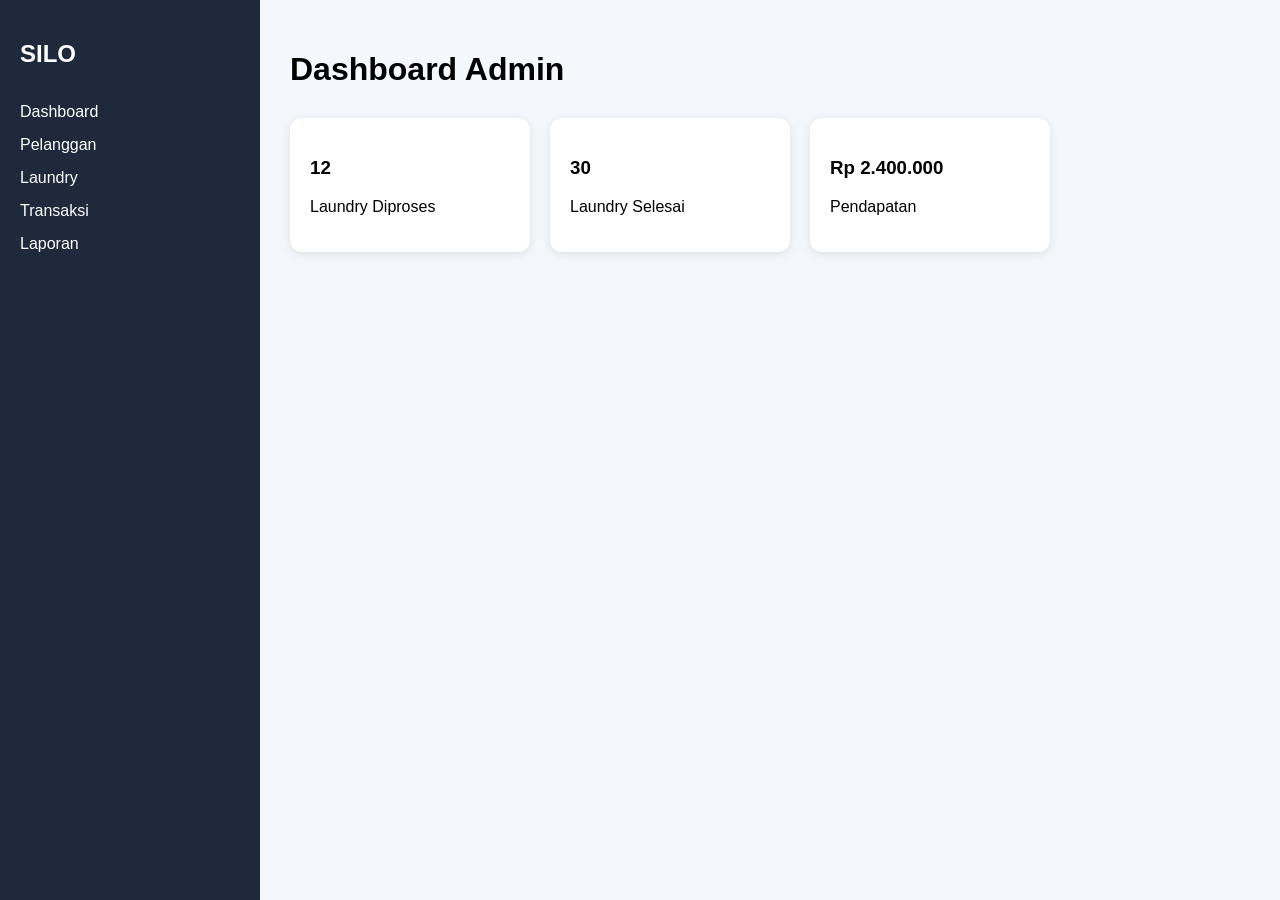
==== dashboard.html @ aa79fe87 "create dashboard ui" ====
<!DOCTYPE html>
<html lang="id">
<head>
  <meta charset="UTF-8">
  <meta name="viewport" content="width=device-width, initial-scale=1.0">
  <title>Dashboard SILO</title>
  <link rel="stylesheet" href="style.css">
</head>
<body>

<div class="dashboard">

  <aside class="sidebar">
    <h2>SILO</h2>

    <a href="#">Dashboard</a>
    <a href="#">Pelanggan</a>
    <a href="#">Laundry</a>
    <a href="#">Transaksi</a>
    <a href="#">Laporan</a>
  </aside>

  <main class="content">

    <h1>Dashboard Admin</h1>

    <div class="cards">

      <div class="card">
        <h3>12</h3>
        <p>Laundry Diproses</p>
      </div>

      <div class="card">
        <h3>30</h3>
        <p>Laundry Selesai</p>
      </div>

      <div class="card">
        <h3>Rp 2.400.000</h3>
        <p>Pendapatan</p>
      </div>

    </div>

  </main>

</div>

</body>
</html>
---- style.css ----
body {
  margin: 0;
  font-family: Arial, sans-serif;
  background: #f4f7fb;
}

header {
  background: #2563eb;
  color: white;
  padding: 20px;

  display: flex;
  justify-content: space-between;
  align-items: center;
}

nav a {
  color: white;
  text-decoration: none;
  margin-left: 15px;
}

.hero {
  text-align: center;
  padding: 100px 20px;
}

button {
  background: #2563eb;
  color: white;
  border: none;
  padding: 12px 24px;
  border-radius: 8px;
  cursor: pointer;
}

.dashboard {
  display: flex;
  min-height: 100vh;
}

.sidebar {
  width: 220px;
  background: #1e293b;
  color: white;
  padding: 20px;

  display: flex;
  flex-direction: column;
}

.sidebar a {
  color: white;
  text-decoration: none;
  margin-top: 15px;
}

.content {
  flex: 1;
  padding: 30px;
}

.cards {
  display: flex;
  gap: 20px;
  margin-top: 30px;
}

.card {
  background: white;
  padding: 20px;
  border-radius: 12px;
  width: 200px;

  box-shadow: 0 2px 10px rgba(0,0,0,0.1);
}
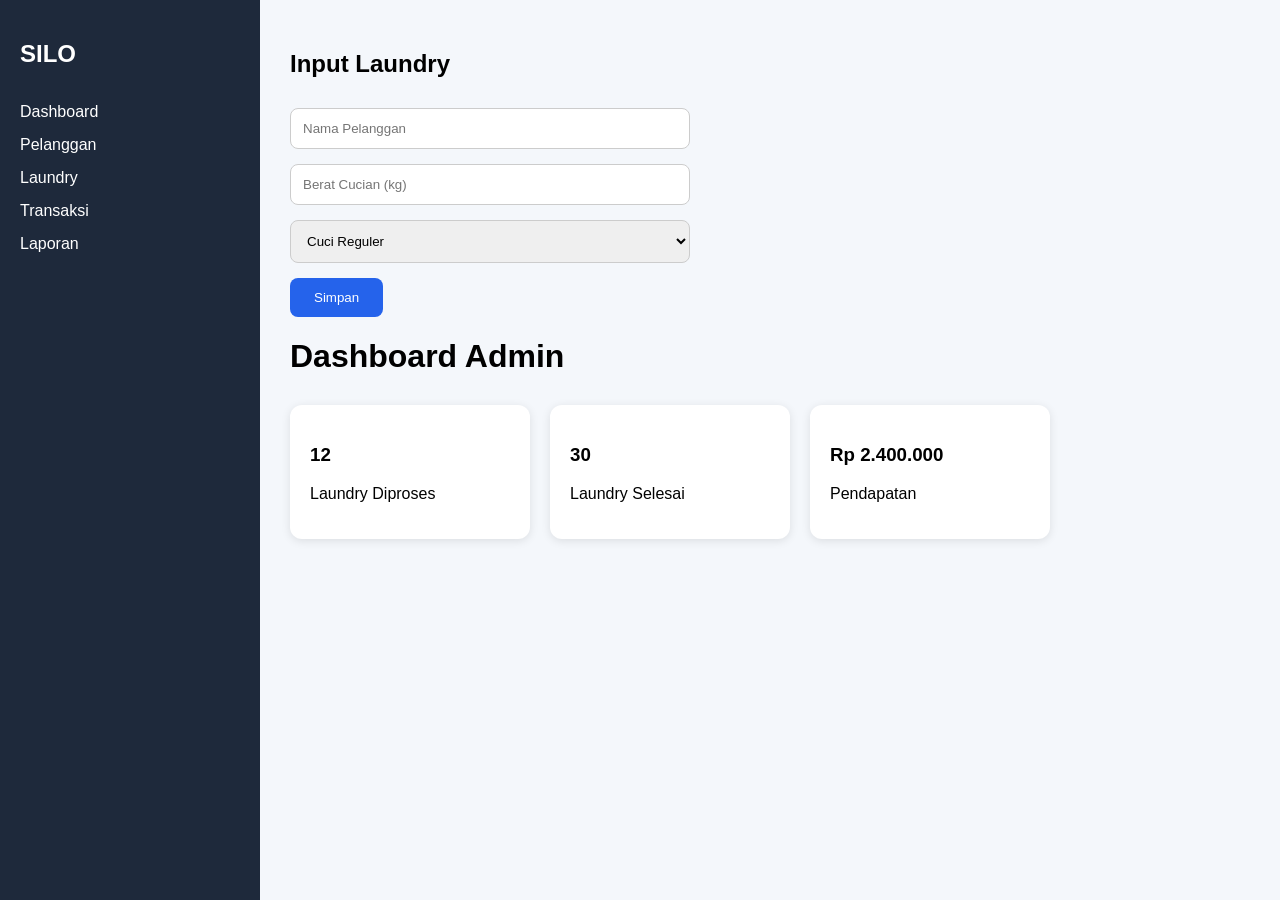
==== commit b079cbc1: "add laundry form" ====
--- a/dashboard.html
+++ b/dashboard.html
@@ -21,6 +21,24 @@
   </aside>
 
   <main class="content">
+
+    <h2>Input Laundry</h2>
+
+<form class="laundry-form">
+
+  <input type="text" placeholder="Nama Pelanggan">
+
+  <input type="number" placeholder="Berat Cucian (kg)">
+
+  <select>
+    <option>Cuci Reguler</option>
+    <option>Cuci Express</option>
+    <option>Cuci + Setrika</option>
+  </select>
+
+  <button type="submit">Simpan</button>
+
+</form>
 
     <h1>Dashboard Admin</h1>
 
--- a/style.css
+++ b/style.css
@@ -73,4 +73,25 @@
   width: 200px;
 
   box-shadow: 0 2px 10px rgba(0,0,0,0.1);
+}
+
+.laundry-form {
+  margin-top: 30px;
+
+  display: flex;
+  flex-direction: column;
+  gap: 15px;
+
+  max-width: 400px;
+}
+
+.laundry-form input,
+.laundry-form select {
+  padding: 12px;
+  border-radius: 8px;
+  border: 1px solid #ccc;
+}
+
+.laundry-form button {
+  width: fit-content;
 }
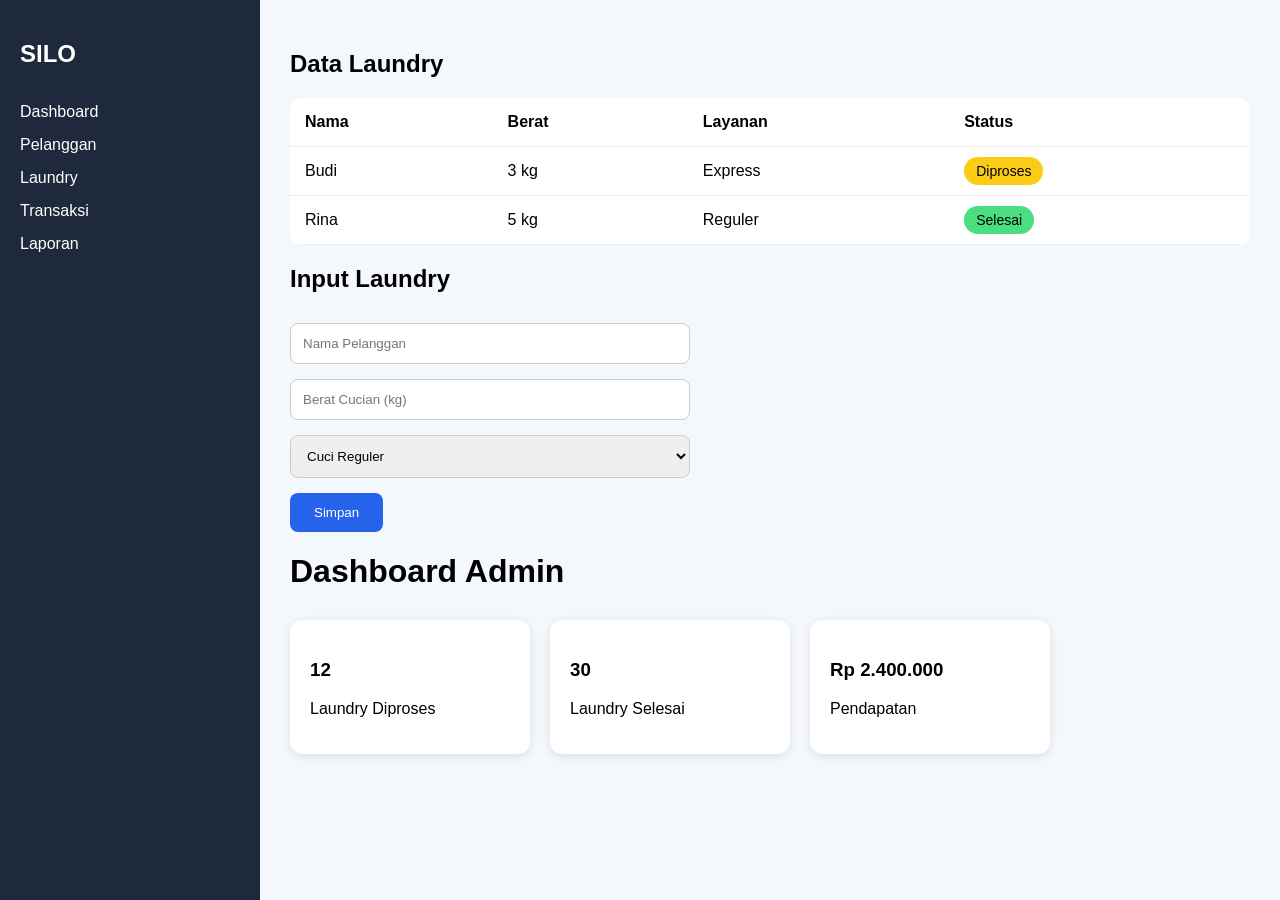
==== commit 7e859b16: "add laundry table" ====
--- a/dashboard.html
+++ b/dashboard.html
@@ -21,6 +21,47 @@
   </aside>
 
   <main class="content">
+
+    <h2>Data Laundry</h2>
+
+<table class="laundry-table">
+
+  <thead>
+    <tr>
+      <th>Nama</th>
+      <th>Berat</th>
+      <th>Layanan</th>
+      <th>Status</th>
+    </tr>
+  </thead>
+
+  <tbody>
+
+    <tr>
+      <td>Budi</td>
+      <td>3 kg</td>
+      <td>Express</td>
+      <td>
+        <span class="status process">
+          Diproses
+        </span>
+      </td>
+    </tr>
+
+    <tr>
+      <td>Rina</td>
+      <td>5 kg</td>
+      <td>Reguler</td>
+      <td>
+        <span class="status done">
+          Selesai
+        </span>
+      </td>
+    </tr>
+
+  </tbody>
+
+</table>
 
     <h2>Input Laundry</h2>
 
--- a/style.css
+++ b/style.css
@@ -94,4 +94,36 @@
 
 .laundry-form button {
   width: fit-content;
+}
+
+.laundry-table {
+  width: 100%;
+  margin-top: 20px;
+
+  border-collapse: collapse;
+  background: white;
+
+  border-radius: 12px;
+  overflow: hidden;
+}
+
+.laundry-table th,
+.laundry-table td {
+  padding: 15px;
+  border-bottom: 1px solid #eee;
+  text-align: left;
+}
+
+.status {
+  padding: 6px 12px;
+  border-radius: 999px;
+  font-size: 14px;
+}
+
+.process {
+  background: #facc15;
+}
+
+.done {
+  background: #4ade80;
 }
